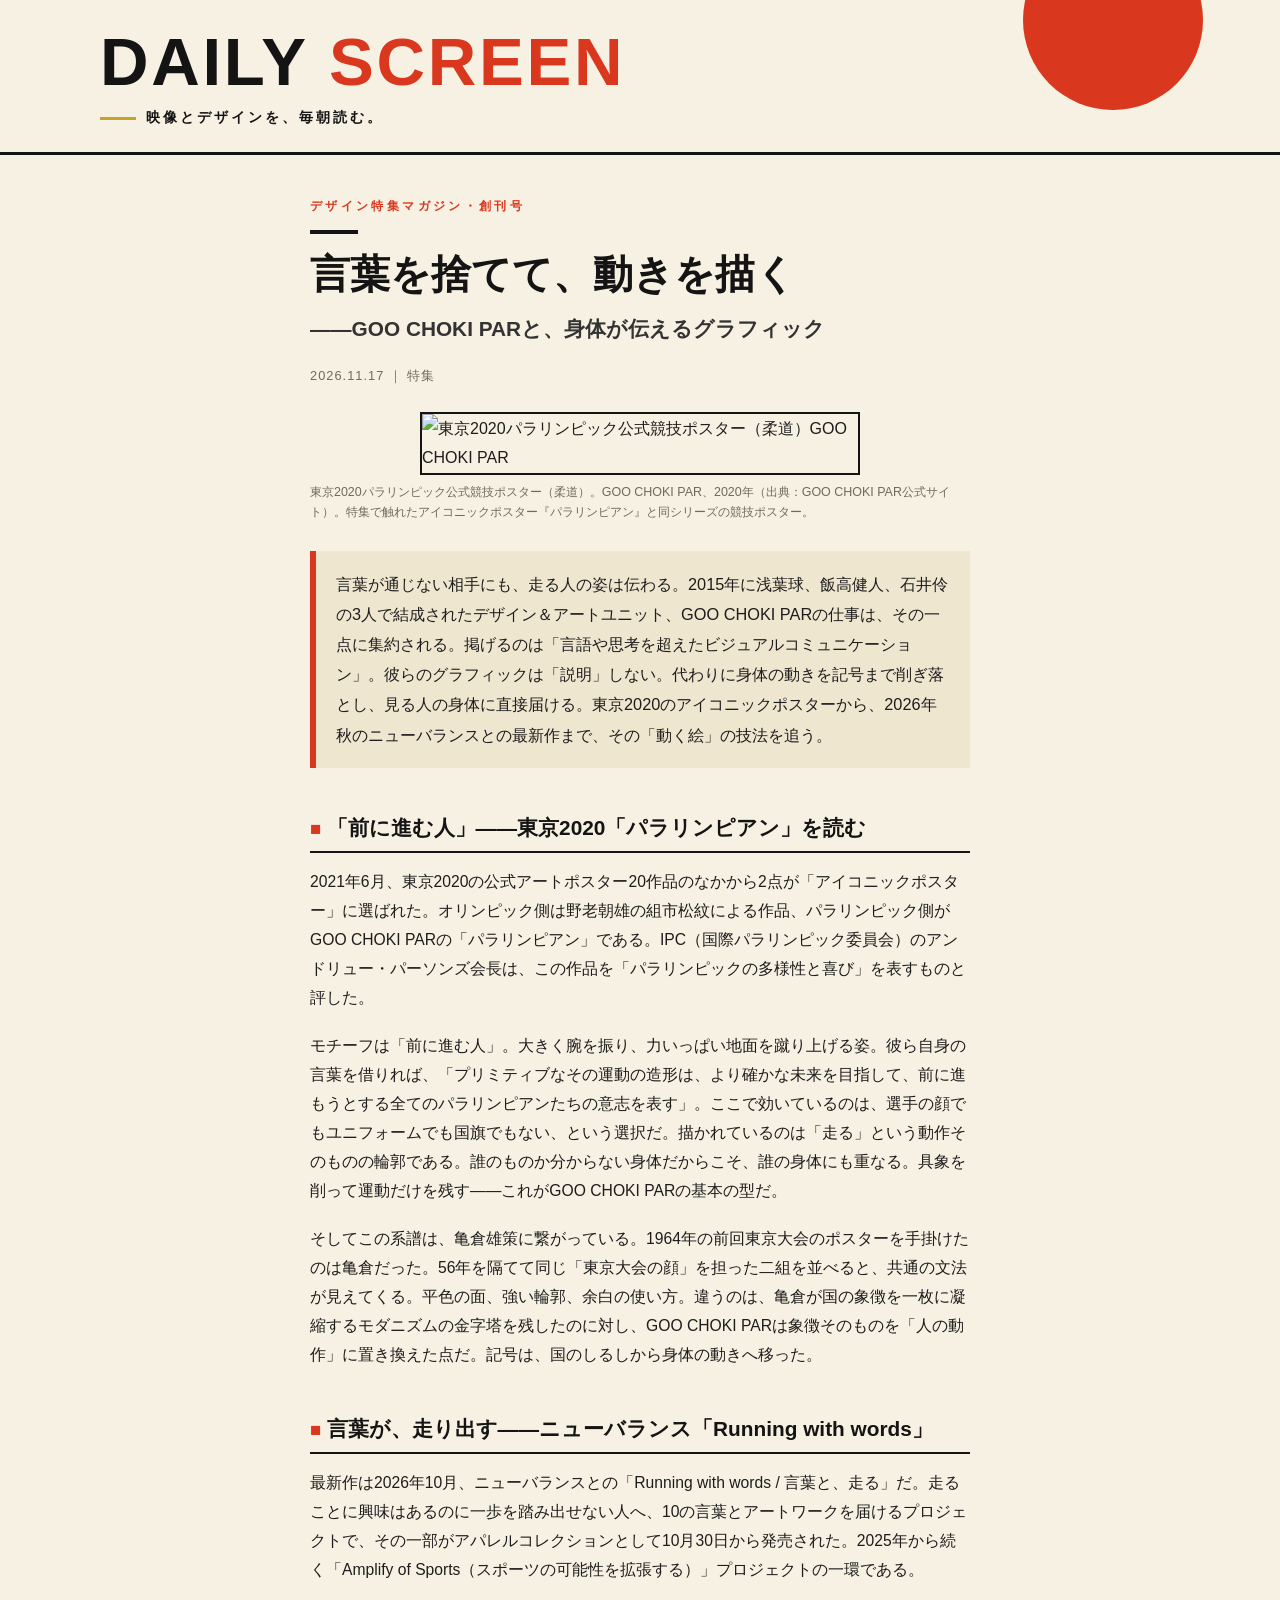
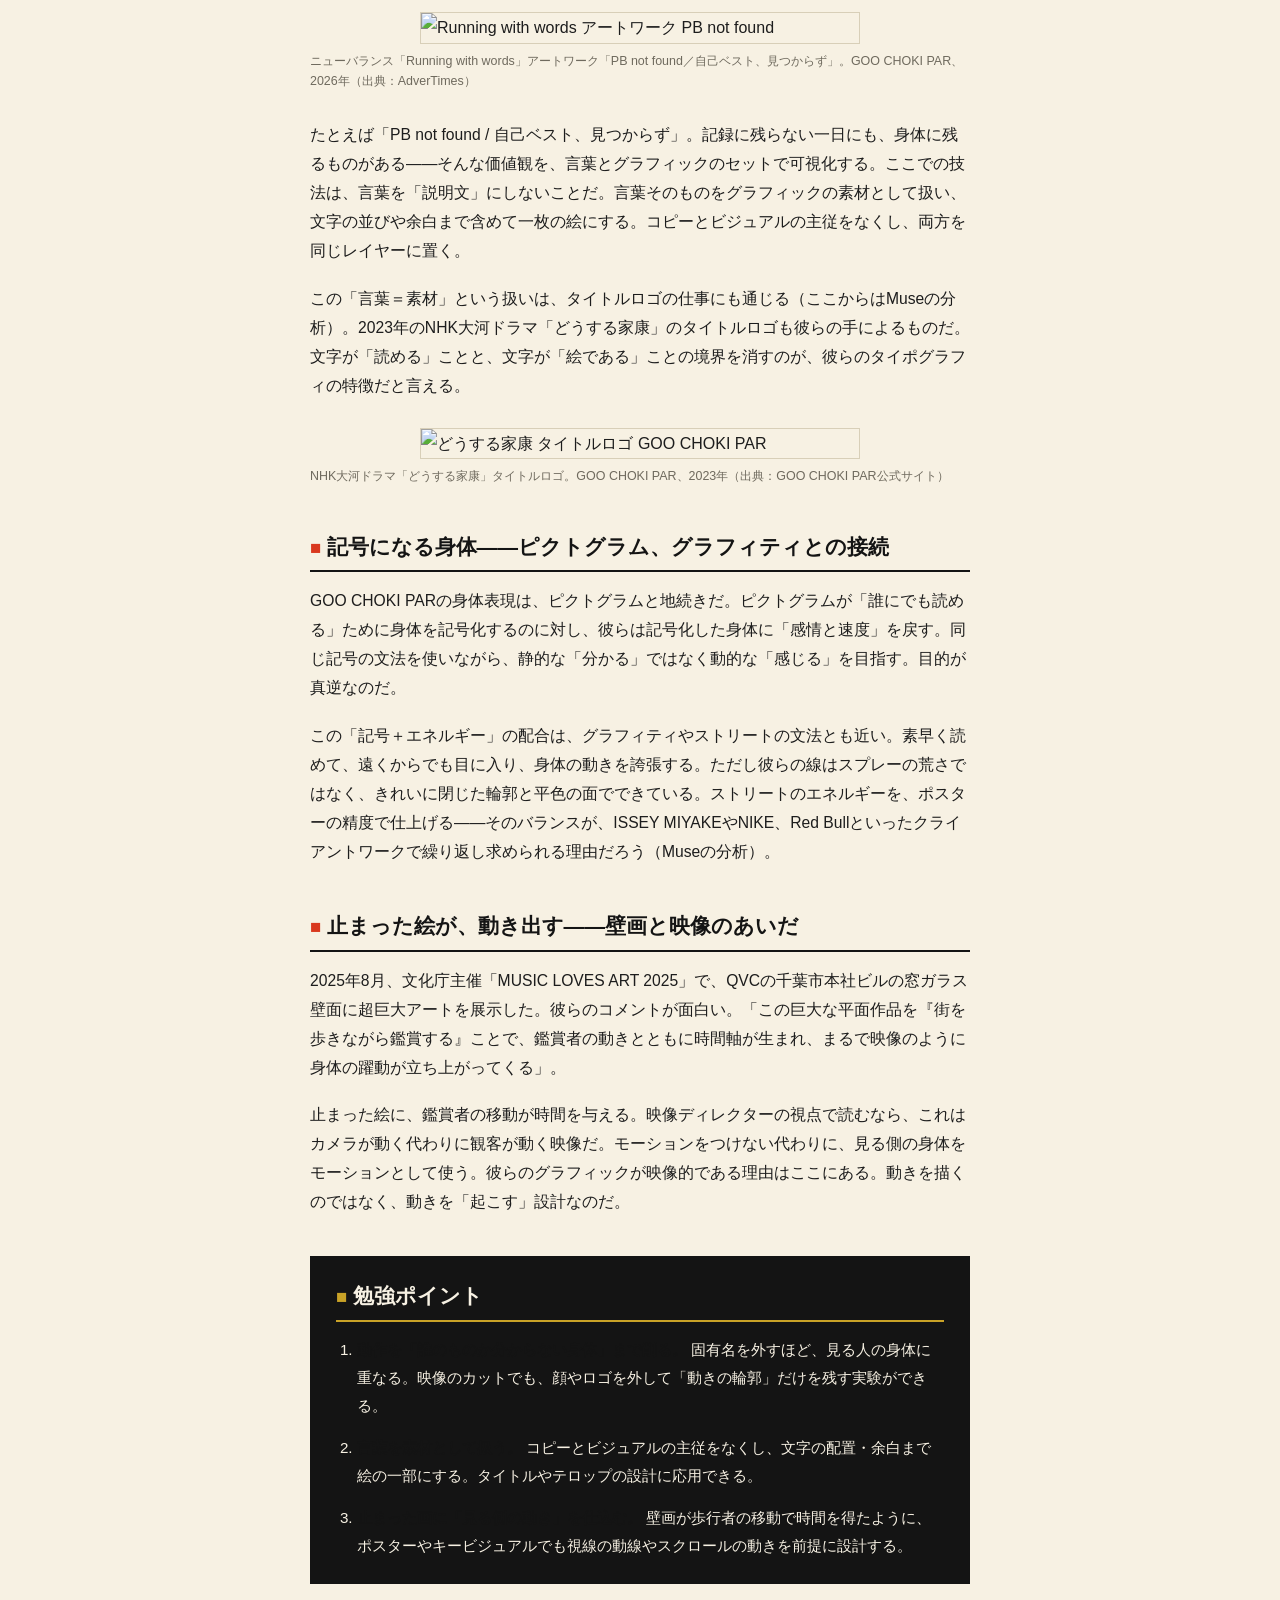
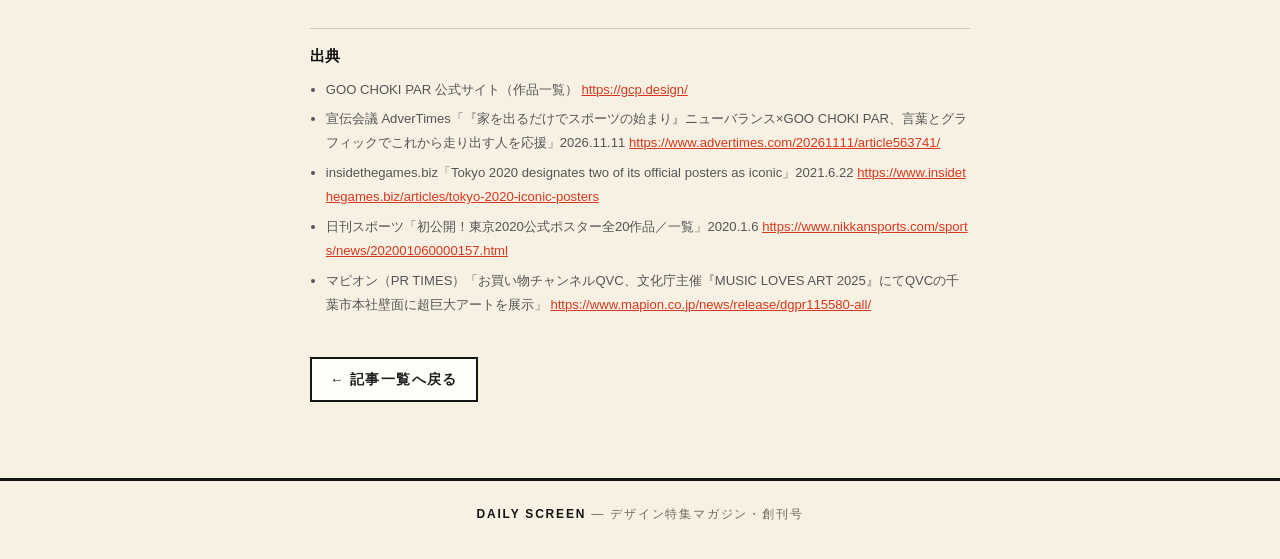
==== articles/goo-choki-par.html @ 2d8f3f88 "Add files via upload" ====
<!DOCTYPE html>
<html lang="ja">
<head>
<meta charset="UTF-8">
<meta name="viewport" content="width=device-width, initial-scale=1.0">
<title>言葉を捨てて、動きを描く ――GOO CHOKI PARと、身体が伝えるグラフィック | DAILY SCREEN</title>
<meta name="description" content="デザイン特集マガジン創刊号。東京2020パラリンピアン、ニューバランスRunning with words、どうする家康のタイトルロゴから、GOO CHOKI PARの記号化の技法を読む。">
<link rel="stylesheet" href="../style.css">
</head>
<body>

<header class="site-header">
  <div class="inner">
    <a class="site-name" href="../index.html">DAILY <span>SCREEN</span></a>
    <p class="site-tagline">映像とデザインを、毎朝読む。</p>
  </div>
</header>

<main class="article-wrap">
  <div class="article-head">
    <p class="kicker">デザイン特集マガジン・創刊号</p>
    <h1>言葉を捨てて、動きを描く</h1>
    <p class="subtitle">――GOO CHOKI PARと、身体が伝えるグラフィック</p>
    <p class="article-meta">2026.11.17 ｜ 特集</p>
    <figure class="hero portrait">
      <img src="../assets/gcp-tokyo2020-judo-poster.jpg" alt="東京2020パラリンピック公式競技ポスター（柔道）GOO CHOKI PAR">
      <figcaption>東京2020パラリンピック公式競技ポスター（柔道）。GOO CHOKI PAR、2020年（出典：GOO CHOKI PAR公式サイト）。特集で触れたアイコニックポスター『パラリンピアン』と同シリーズの競技ポスター。</figcaption>
    </figure>
  </div>

  <article>
    <p class="lead">言葉が通じない相手にも、走る人の姿は伝わる。2015年に浅葉球、飯高健人、石井伶の3人で結成されたデザイン＆アートユニット、GOO CHOKI PARの仕事は、その一点に集約される。掲げるのは「言語や思考を超えたビジュアルコミュニケーション」。彼らのグラフィックは「説明」しない。代わりに身体の動きを記号まで削ぎ落とし、見る人の身体に直接届ける。東京2020のアイコニックポスターから、2026年秋のニューバランスとの最新作まで、その「動く絵」の技法を追う。</p>

    <h2>「前に進む人」――東京2020「パラリンピアン」を読む</h2>
    <p>2021年6月、東京2020の公式アートポスター20作品のなかから2点が「アイコニックポスター」に選ばれた。オリンピック側は野老朝雄の組市松紋による作品、パラリンピック側がGOO CHOKI PARの「パラリンピアン」である。IPC（国際パラリンピック委員会）のアンドリュー・パーソンズ会長は、この作品を「パラリンピックの多様性と喜び」を表すものと評した。</p>
    <p>モチーフは「前に進む人」。大きく腕を振り、力いっぱい地面を蹴り上げる姿。彼ら自身の言葉を借りれば、「プリミティブなその運動の造形は、より確かな未来を目指して、前に進もうとする全てのパラリンピアンたちの意志を表す」。ここで効いているのは、選手の顔でもユニフォームでも国旗でもない、という選択だ。描かれているのは「走る」という動作そのものの輪郭である。誰のものか分からない身体だからこそ、誰の身体にも重なる。具象を削って運動だけを残す――これがGOO CHOKI PARの基本の型だ。</p>
    <p>そしてこの系譜は、亀倉雄策に繋がっている。1964年の前回東京大会のポスターを手掛けたのは亀倉だった。56年を隔てて同じ「東京大会の顔」を担った二組を並べると、共通の文法が見えてくる。平色の面、強い輪郭、余白の使い方。違うのは、亀倉が国の象徴を一枚に凝縮するモダニズムの金字塔を残したのに対し、GOO CHOKI PARは象徴そのものを「人の動作」に置き換えた点だ。記号は、国のしるしから身体の動きへ移った。</p>

    <h2>言葉が、走り出す――ニューバランス「Running with words」</h2>
    <p>最新作は2026年10月、ニューバランスとの「Running with words / 言葉と、走る」だ。走ることに興味はあるのに一歩を踏み出せない人へ、10の言葉とアートワークを届けるプロジェクトで、その一部がアパレルコレクションとして10月30日から発売された。2025年から続く「Amplify of Sports（スポーツの可能性を拡張する）」プロジェクトの一環である。</p>

    <figure class="portrait">
      <img src="../assets/gcp-newbalance-02.jpg" alt="Running with words アートワーク PB not found">
      <figcaption>ニューバランス「Running with words」アートワーク「PB not found／自己ベスト、見つからず」。GOO CHOKI PAR、2026年（出典：AdverTimes）</figcaption>
    </figure>

    <p>たとえば「PB not found / 自己ベスト、見つからず」。記録に残らない一日にも、身体に残るものがある――そんな価値観を、言葉とグラフィックのセットで可視化する。ここでの技法は、言葉を「説明文」にしないことだ。言葉そのものをグラフィックの素材として扱い、文字の並びや余白まで含めて一枚の絵にする。コピーとビジュアルの主従をなくし、両方を同じレイヤーに置く。</p>
    <p>この「言葉＝素材」という扱いは、タイトルロゴの仕事にも通じる（ここからはMuseの分析）。2023年のNHK大河ドラマ「どうする家康」のタイトルロゴも彼らの手によるものだ。文字が「読める」ことと、文字が「絵である」ことの境界を消すのが、彼らのタイポグラフィの特徴だと言える。</p>

    <figure class="portrait">
      <img src="../assets/gcp-ieyasu.jpg" alt="どうする家康 タイトルロゴ GOO CHOKI PAR">
      <figcaption>NHK大河ドラマ「どうする家康」タイトルロゴ。GOO CHOKI PAR、2023年（出典：GOO CHOKI PAR公式サイト）</figcaption>
    </figure>

    <h2>記号になる身体――ピクトグラム、グラフィティとの接続</h2>
    <p>GOO CHOKI PARの身体表現は、ピクトグラムと地続きだ。ピクトグラムが「誰にでも読める」ために身体を記号化するのに対し、彼らは記号化した身体に「感情と速度」を戻す。同じ記号の文法を使いながら、静的な「分かる」ではなく動的な「感じる」を目指す。目的が真逆なのだ。</p>
    <p>この「記号＋エネルギー」の配合は、グラフィティやストリートの文法とも近い。素早く読めて、遠くからでも目に入り、身体の動きを誇張する。ただし彼らの線はスプレーの荒さではなく、きれいに閉じた輪郭と平色の面でできている。ストリートのエネルギーを、ポスターの精度で仕上げる――そのバランスが、ISSEY MIYAKEやNIKE、Red Bullといったクライアントワークで繰り返し求められる理由だろう（Museの分析）。</p>

    <h2>止まった絵が、動き出す――壁画と映像のあいだ</h2>
    <p>2025年8月、文化庁主催「MUSIC LOVES ART 2025」で、QVCの千葉市本社ビルの窓ガラス壁面に超巨大アートを展示した。彼らのコメントが面白い。「この巨大な平面作品を『街を歩きながら鑑賞する』ことで、鑑賞者の動きとともに時間軸が生まれ、まるで映像のように身体の躍動が立ち上がってくる」。</p>
    <p>止まった絵に、鑑賞者の移動が時間を与える。映像ディレクターの視点で読むなら、これはカメラが動く代わりに観客が動く映像だ。モーションをつけない代わりに、見る側の身体をモーションとして使う。彼らのグラフィックが映像的である理由はここにある。動きを描くのではなく、動きを「起こす」設計なのだ。</p>

    <div class="study">
      <h2>勉強ポイント</h2>
      <ol>
        <li><strong>動作を「誰のものか分からない身体」まで削る。</strong> 固有名を外すほど、見る人の身体に重なる。映像のカットでも、顔やロゴを外して「動きの輪郭」だけを残す実験ができる。</li>
        <li><strong>言葉を素材として扱う。</strong> コピーとビジュアルの主従をなくし、文字の配置・余白まで絵の一部にする。タイトルやテロップの設計に応用できる。</li>
        <li><strong>止まった画に「見る側の動き」を仕込む。</strong> 壁画が歩行者の移動で時間を得たように、ポスターやキービジュアルでも視線の動線やスクロールの動きを前提に設計する。</li>
      </ol>
    </div>

    <div class="sources">
      <h2>出典</h2>
      <ul>
        <li>GOO CHOKI PAR 公式サイト（作品一覧） <a href="https://gcp.design/">https://gcp.design/</a></li>
        <li>宣伝会議 AdverTimes「『家を出るだけでスポーツの始まり』ニューバランス×GOO CHOKI PAR、言葉とグラフィックでこれから走り出す人を応援」2026.11.11 <a href="https://www.advertimes.com/20261111/article563741/">https://www.advertimes.com/20261111/article563741/</a></li>
        <li>insidethegames.biz「Tokyo 2020 designates two of its official posters as iconic」2021.6.22 <a href="https://www.insidethegames.biz/articles/tokyo-2020-iconic-posters">https://www.insidethegames.biz/articles/tokyo-2020-iconic-posters</a></li>
        <li>日刊スポーツ「初公開！東京2020公式ポスター全20作品／一覧」2020.1.6 <a href="https://www.nikkansports.com/sports/news/202001060000157.html">https://www.nikkansports.com/sports/news/202001060000157.html</a></li>
        <li>マピオン（PR TIMES）「お買い物チャンネルQVC、文化庁主催『MUSIC LOVES ART 2025』にてQVCの千葉市本社壁面に超巨大アートを展示」 <a href="https://www.mapion.co.jp/news/release/dgpr115580-all/">https://www.mapion.co.jp/news/release/dgpr115580-all/</a></li>
      </ul>
    </div>

    <a class="back" href="../index.html">← 記事一覧へ戻る</a>
  </article>
</main>

<footer class="site-footer"><b>DAILY SCREEN</b> — デザイン特集マガジン・創刊号</footer>
</body>
</html>
---- style.css ----
/* DAILY SCREEN — Kamekura modernism × Yasuda minimal grid
   Palette: cream / shu (vermillion) / black / gold — flat colour only */
:root{
  --cream:#f7f1e3;
  --cream-2:#efe6d0;
  --shu:#d9381e;
  --black:#141414;
  --gold:#c9a227;
  --ink:#1d1d1d;
  --muted:#6f6a5e;
  --line:#141414;
}
*{box-sizing:border-box;margin:0;padding:0}
html{scroll-behavior:smooth}
body{
  background:var(--cream);
  color:var(--ink);
  font-family:"Hiragino Kaku Gothic ProN","Hiragino Sans","Noto Sans JP",sans-serif;
  line-height:1.85;
  -webkit-font-smoothing:antialiased;
}
a{color:inherit}
img{display:block;max-width:100%}

/* ---------- header ---------- */
.site-header{
  border-bottom:3px solid var(--line);
  padding:28px 20px 22px;
  position:relative;
  overflow:hidden;
}
.site-header::before{ /* Kamekura red sun disc */
  content:"";position:absolute;right:6%;top:-70px;
  width:180px;height:180px;border-radius:50%;background:var(--shu);
}
.site-header .inner{max-width:1080px;margin:0 auto;position:relative}
.site-name{
  font-size:clamp(2.4rem,7vw,4.2rem);
  font-weight:900;letter-spacing:.04em;line-height:1;color:var(--black);
  text-decoration:none;
}
.site-name span{color:var(--shu)}
.site-tagline{
  margin-top:10px;font-size:.85rem;letter-spacing:.22em;font-weight:700;color:var(--black);
}
.site-tagline::before{content:"";display:inline-block;width:36px;height:3px;background:var(--gold);vertical-align:middle;margin-right:10px}

/* ---------- layout ---------- */
.wrap{max-width:1080px;margin:0 auto;padding:0 20px}
.article-wrap{max-width:700px;margin:0 auto;padding:0 20px}

/* ---------- index: cards ---------- */
.section-label{
  margin:44px 0 18px;font-size:.8rem;font-weight:900;letter-spacing:.3em;
  border-bottom:1px solid var(--line);padding-bottom:8px;
  display:flex;justify-content:space-between;align-items:baseline;
}
.section-label small{letter-spacing:.05em;color:var(--muted);font-weight:400}
.cards{display:grid;grid-template-columns:1fr 1fr;gap:28px;margin-bottom:56px}
.card{
  background:#fffdf7;border:2px solid var(--line);text-decoration:none;
  display:flex;flex-direction:column;transition:transform .15s ease, box-shadow .15s ease;
}
.card:hover{transform:translate(-3px,-3px);box-shadow:6px 6px 0 var(--black)}
.card img.thumb{width:100%;aspect-ratio:16/10;object-fit:cover;border-bottom:2px solid var(--line)}
.card-body{padding:18px 20px 20px}
.card-meta{display:flex;gap:10px;align-items:center;font-size:.72rem;font-weight:700;letter-spacing:.12em;margin-bottom:8px}
.card-meta .corner{background:var(--shu);color:#fff;padding:2px 8px}
.card-meta time{color:var(--muted)}
.card h2{font-size:1.15rem;line-height:1.55;font-weight:900}
.card p{margin-top:8px;font-size:.88rem;color:#444;line-height:1.7}

/* ---------- article ---------- */
.article-head{padding:40px 0 0}
.kicker{font-size:.75rem;font-weight:900;letter-spacing:.28em;color:var(--shu);margin-bottom:12px}
.kicker::after{content:"";display:block;width:48px;height:4px;background:var(--black);margin-top:12px}
.article-head h1{font-size:clamp(1.7rem,5vw,2.5rem);line-height:1.4;font-weight:900;color:var(--black)}
.article-head .subtitle{margin-top:8px;font-size:clamp(1rem,3vw,1.3rem);font-weight:700;color:#333}
.article-meta{margin:16px 0 24px;font-size:.8rem;color:var(--muted);letter-spacing:.08em}
.hero{margin:0 0 8px}
.hero img{width:100%;border:2px solid var(--line)}
figure{margin:28px 0}
figure img{width:100%;border:1px solid #d8cfb8}
figure.portrait img{max-width:440px;margin:0 auto}
figcaption{margin-top:8px;font-size:.78rem;color:var(--muted);line-height:1.6;text-align:left}
.lead{
  font-size:1.02rem;background:var(--cream-2);border-left:6px solid var(--shu);
  padding:18px 20px;margin:28px 0;
}
article h2{
  font-size:1.3rem;font-weight:900;color:var(--black);line-height:1.5;
  margin:44px 0 14px;padding-bottom:8px;border-bottom:2px solid var(--black);
}
article h2::before{content:"■ ";color:var(--shu);font-size:.9em}
article p{margin:0 0 1.2em;font-size:.98rem}
article strong{color:var(--black)}
.study{
  background:var(--black);color:var(--cream);padding:24px 26px;margin:40px 0;
}
.study h2{color:var(--cream);border-bottom-color:var(--gold);margin-top:0}
.study h2::before{color:var(--gold)}
.study ol{margin-left:1.3em}
.study li{margin-bottom:.9em;font-size:.95rem}
.study li:last-child{margin-bottom:0}
.sources{margin:44px 0 8px;padding-top:16px;border-top:1px solid #cfc5ab;font-size:.82rem;color:#555}
.sources h2{font-size:.95rem;border:none;margin:0 0 10px;padding:0}
.sources h2::before{content:""}
.sources ul{margin-left:1.2em}
.sources li{margin-bottom:.4em;word-break:break-all}
.sources a{color:var(--shu)}
.back{
  display:inline-block;margin:32px 0 56px;font-weight:900;font-size:.85rem;letter-spacing:.1em;
  text-decoration:none;border:2px solid var(--line);padding:8px 18px;background:#fffdf7;
}
.back:hover{background:var(--shu);color:#fff;border-color:var(--shu)}

/* ---------- footer ---------- */
.site-footer{
  border-top:3px solid var(--line);padding:22px 20px 34px;margin-top:20px;
  font-size:.75rem;letter-spacing:.15em;color:var(--muted);text-align:center;
}
.site-footer b{color:var(--black)}

/* ---------- responsive ---------- */
@media (max-width:720px){
  .cards{grid-template-columns:1fr}
  .site-header::before{width:110px;height:110px;top:-45px}
  .lead{padding:14px 16px}
  .study{padding:20px}
}
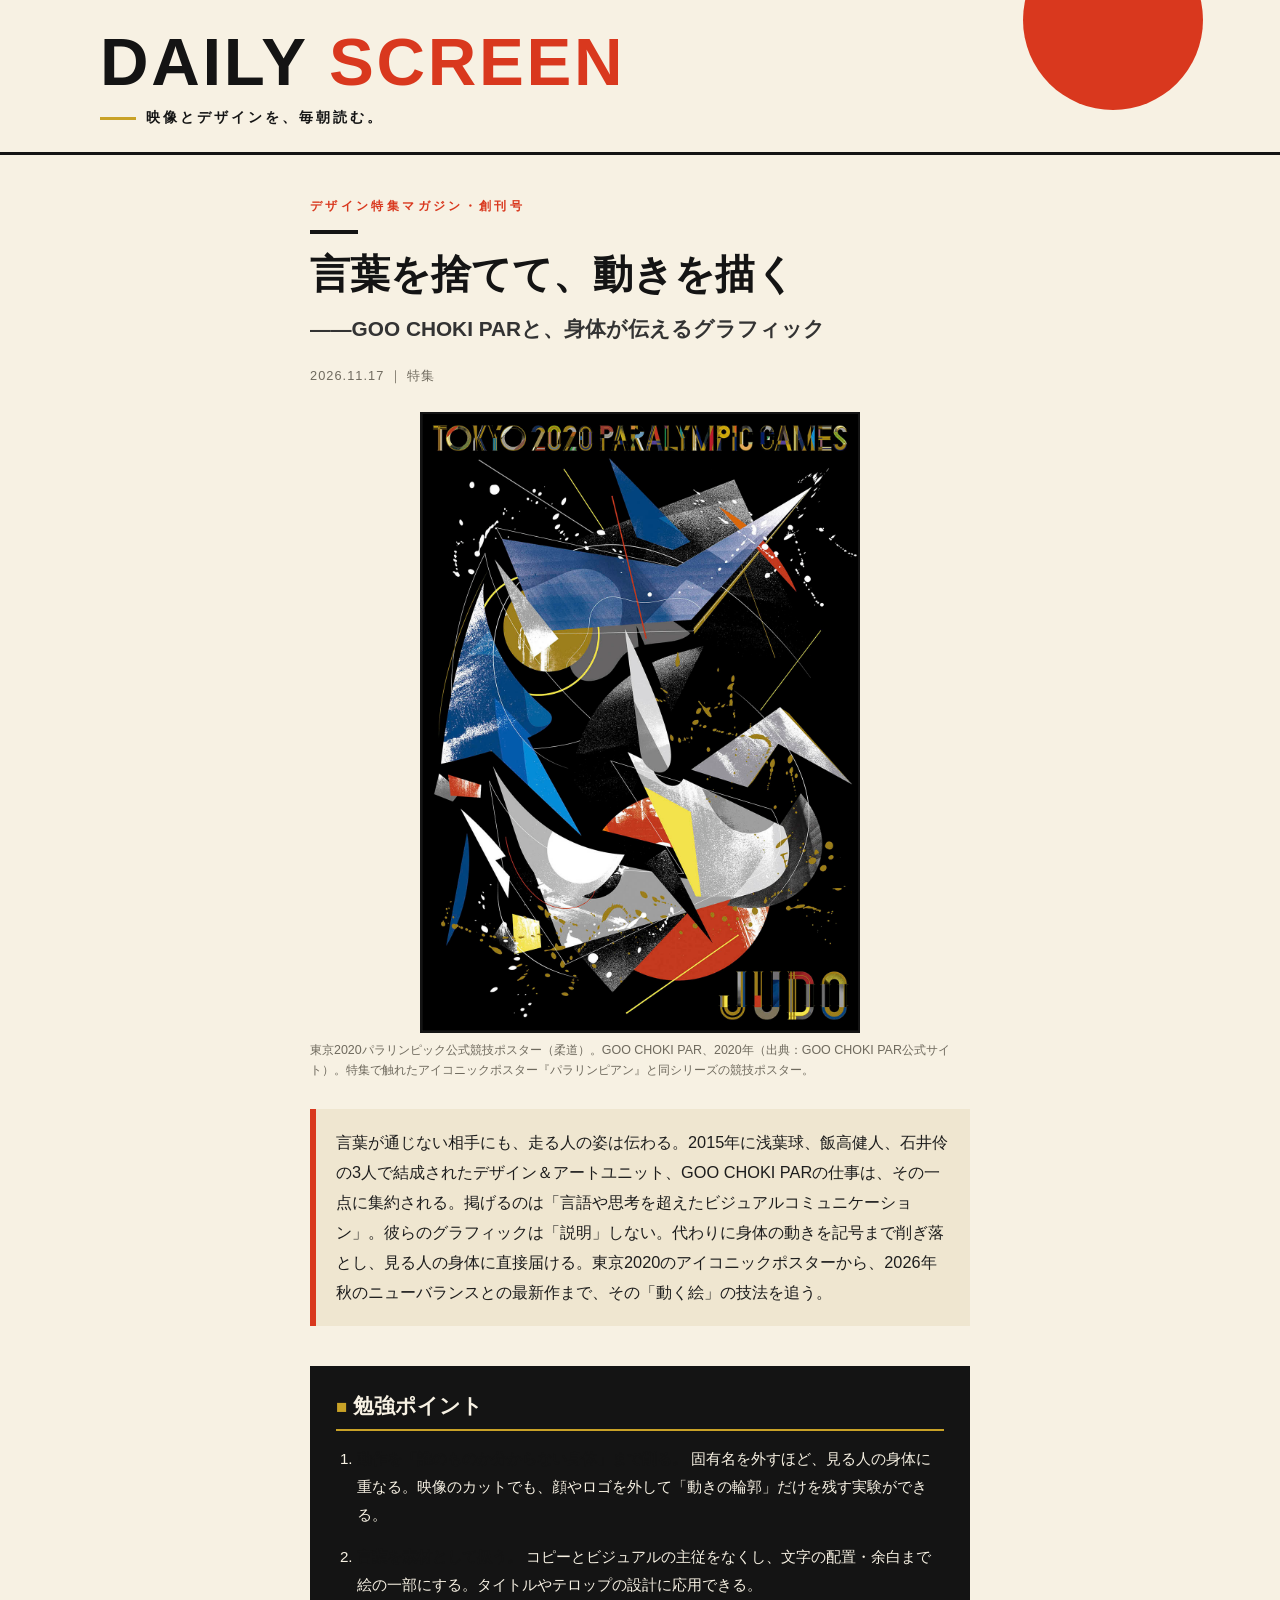
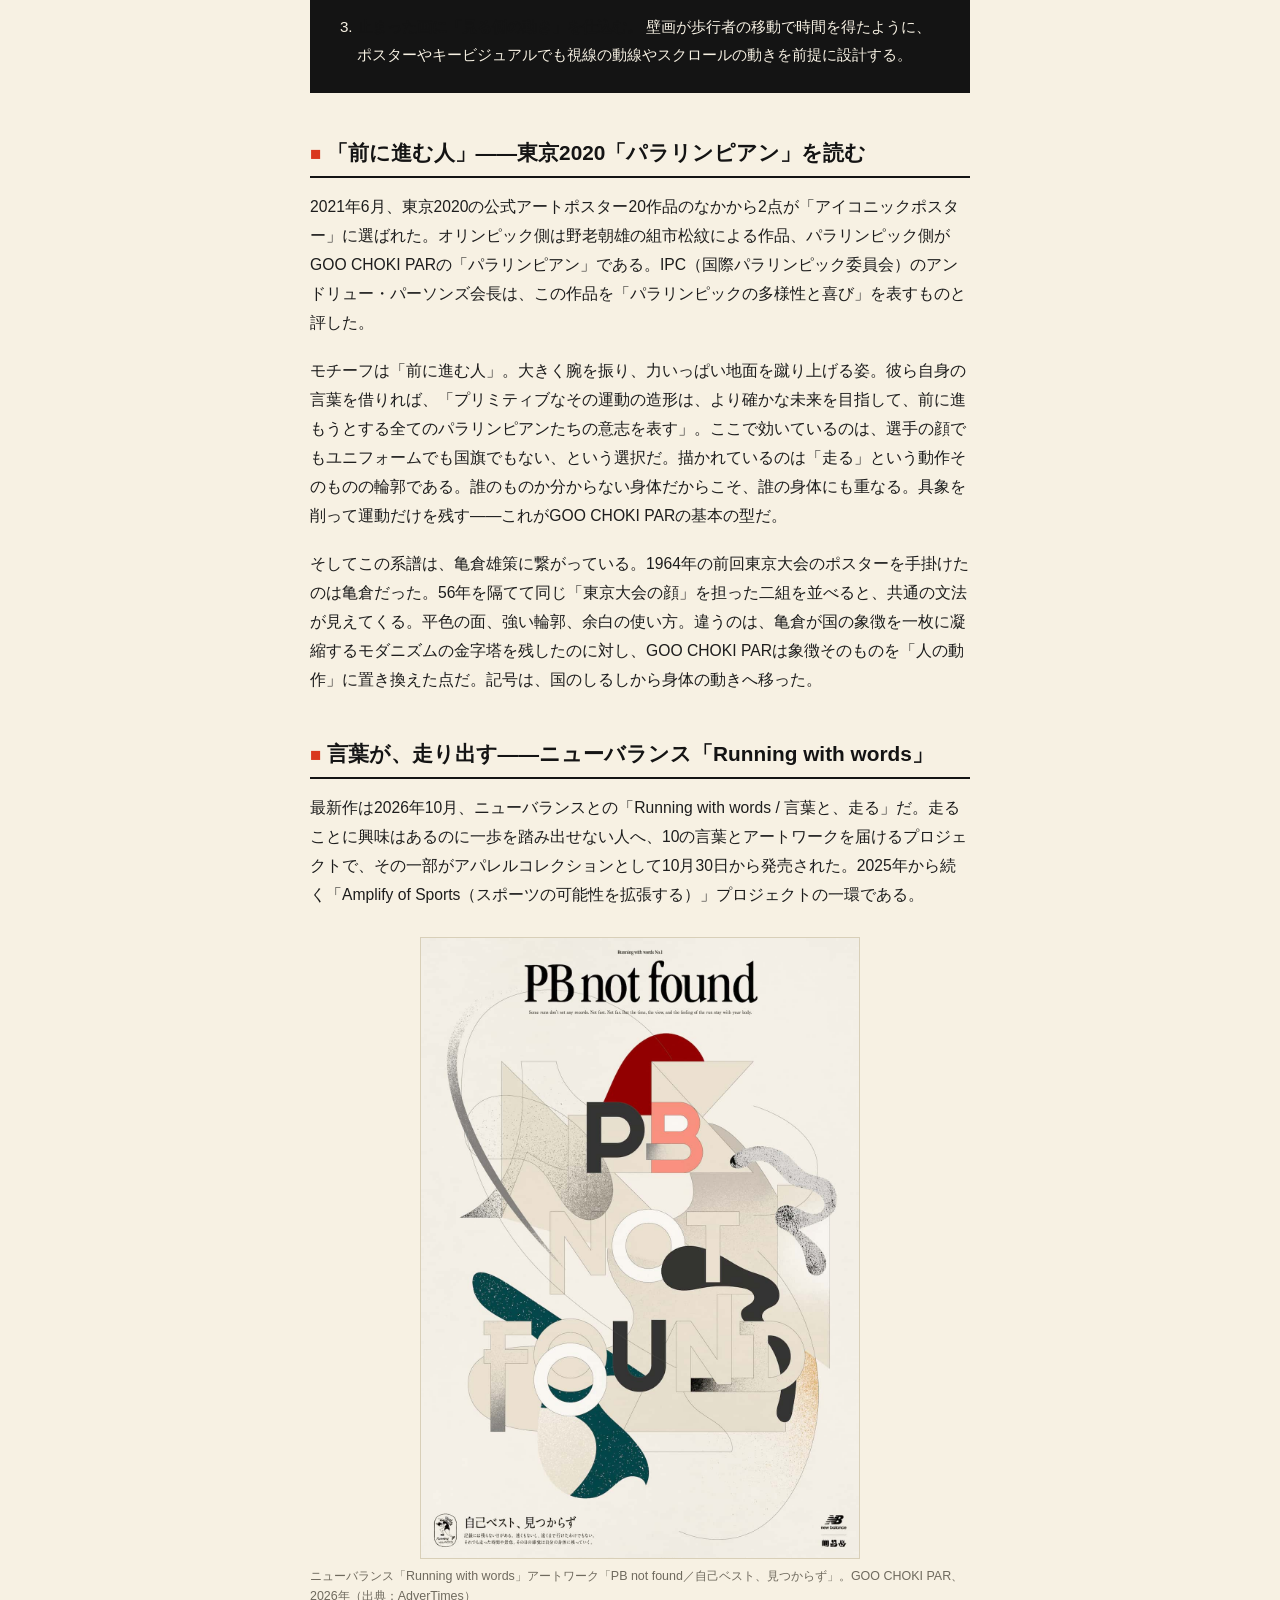
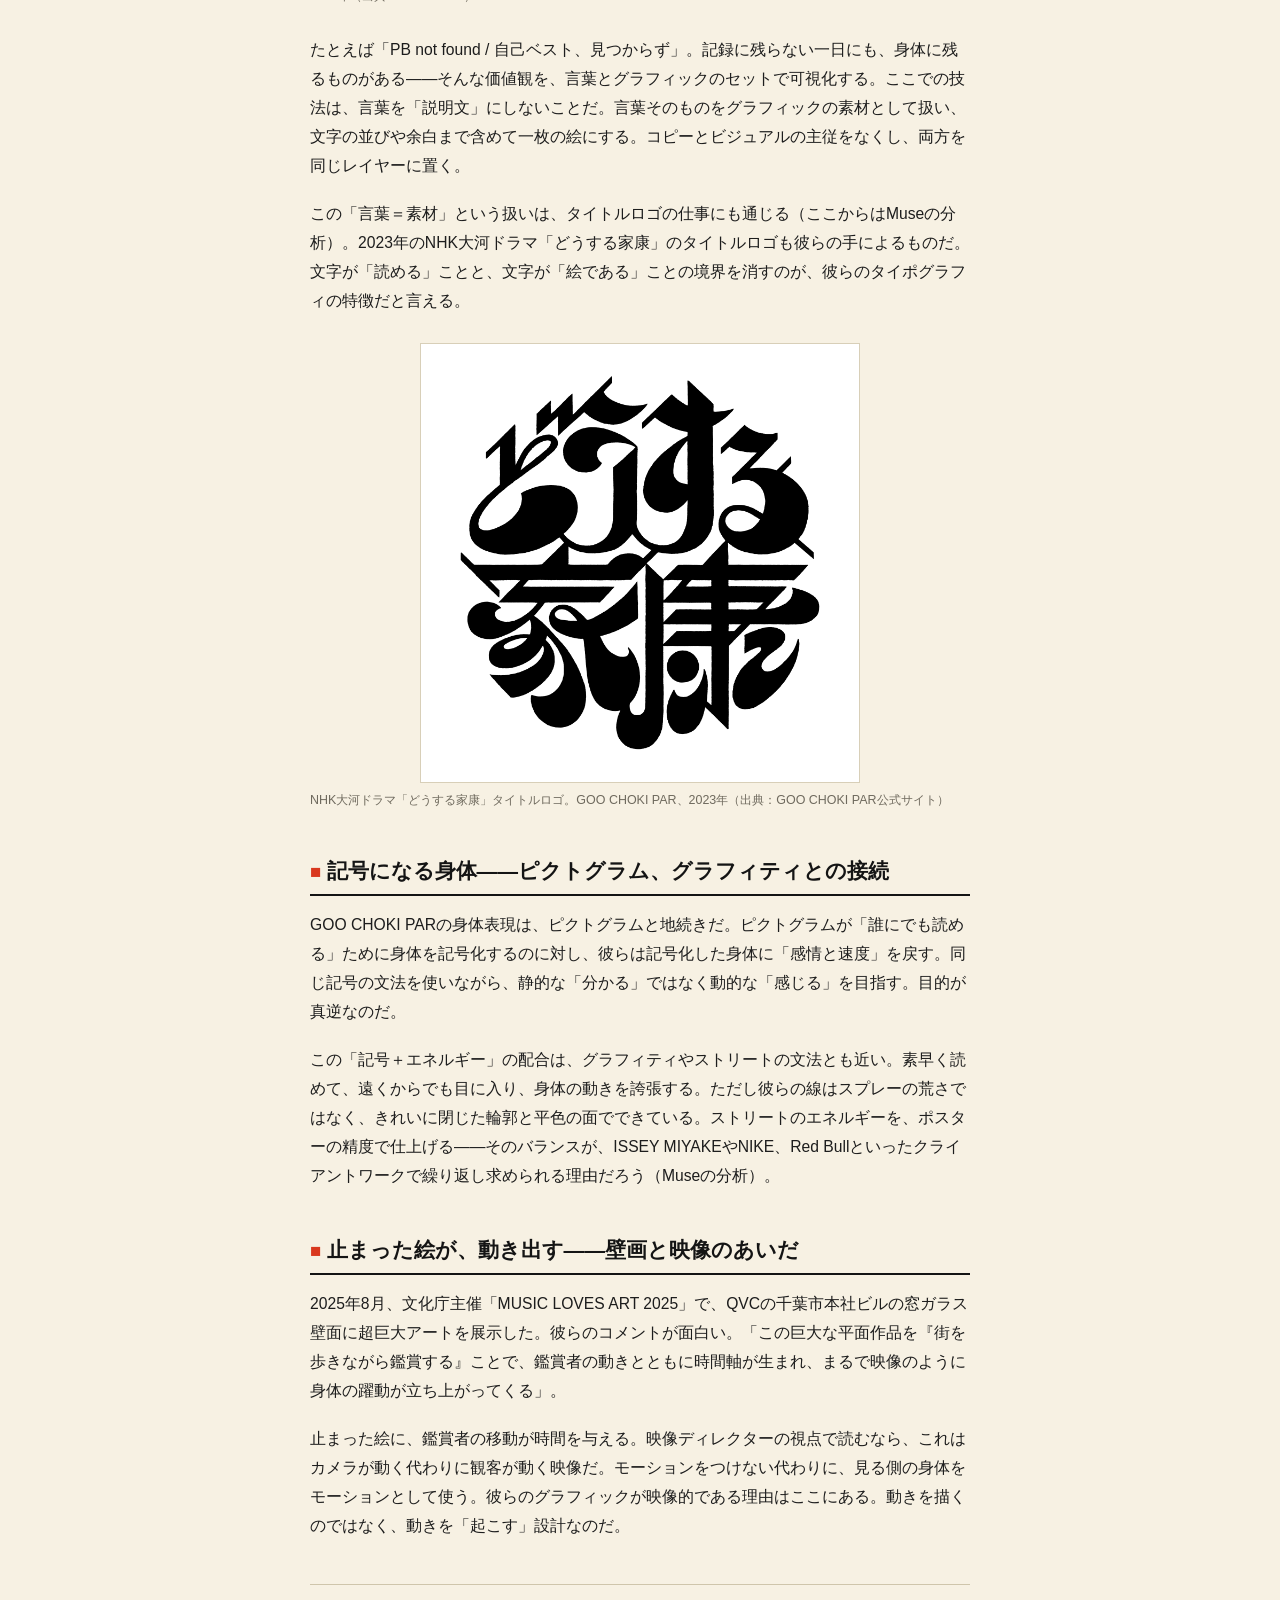
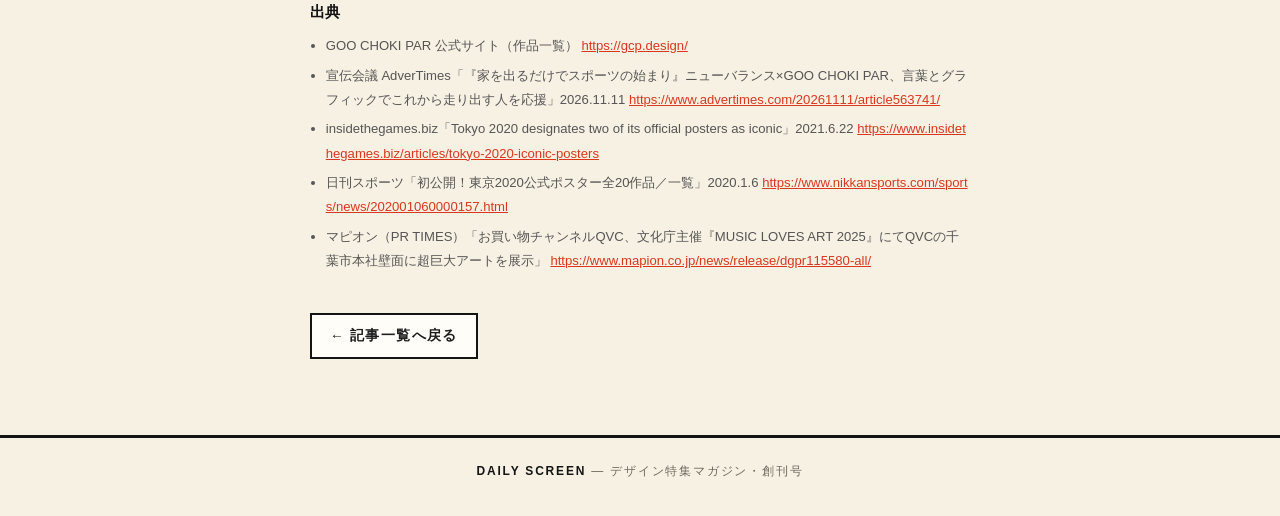
==== commit abcdc8c3: "Update articles/illo.html and articles/goo-choki-par.html (move study points below lead)" ====
--- a/articles/goo-choki-par.html
+++ b/articles/goo-choki-par.html
@@ -31,6 +31,15 @@
   <article>
     <p class="lead">言葉が通じない相手にも、走る人の姿は伝わる。2015年に浅葉球、飯高健人、石井伶の3人で結成されたデザイン＆アートユニット、GOO CHOKI PARの仕事は、その一点に集約される。掲げるのは「言語や思考を超えたビジュアルコミュニケーション」。彼らのグラフィックは「説明」しない。代わりに身体の動きを記号まで削ぎ落とし、見る人の身体に直接届ける。東京2020のアイコニックポスターから、2026年秋のニューバランスとの最新作まで、その「動く絵」の技法を追う。</p>
 
+    <div class="study">
+      <h2>勉強ポイント</h2>
+      <ol>
+        <li><strong>動作を「誰のものか分からない身体」まで削る。</strong> 固有名を外すほど、見る人の身体に重なる。映像のカットでも、顔やロゴを外して「動きの輪郭」だけを残す実験ができる。</li>
+        <li><strong>言葉を素材として扱う。</strong> コピーとビジュアルの主従をなくし、文字の配置・余白まで絵の一部にする。タイトルやテロップの設計に応用できる。</li>
+        <li><strong>止まった画に「見る側の動き」を仕込む。</strong> 壁画が歩行者の移動で時間を得たように、ポスターやキービジュアルでも視線の動線やスクロールの動きを前提に設計する。</li>
+      </ol>
+    </div>
+
     <h2>「前に進む人」――東京2020「パラリンピアン」を読む</h2>
     <p>2021年6月、東京2020の公式アートポスター20作品のなかから2点が「アイコニックポスター」に選ばれた。オリンピック側は野老朝雄の組市松紋による作品、パラリンピック側がGOO CHOKI PARの「パラリンピアン」である。IPC（国際パラリンピック委員会）のアンドリュー・パーソンズ会長は、この作品を「パラリンピックの多様性と喜び」を表すものと評した。</p>
     <p>モチーフは「前に進む人」。大きく腕を振り、力いっぱい地面を蹴り上げる姿。彼ら自身の言葉を借りれば、「プリミティブなその運動の造形は、より確かな未来を目指して、前に進もうとする全てのパラリンピアンたちの意志を表す」。ここで効いているのは、選手の顔でもユニフォームでも国旗でもない、という選択だ。描かれているのは「走る」という動作そのものの輪郭である。誰のものか分からない身体だからこそ、誰の身体にも重なる。具象を削って運動だけを残す――これがGOO CHOKI PARの基本の型だ。</p>
@@ -60,15 +69,6 @@
     <p>2025年8月、文化庁主催「MUSIC LOVES ART 2025」で、QVCの千葉市本社ビルの窓ガラス壁面に超巨大アートを展示した。彼らのコメントが面白い。「この巨大な平面作品を『街を歩きながら鑑賞する』ことで、鑑賞者の動きとともに時間軸が生まれ、まるで映像のように身体の躍動が立ち上がってくる」。</p>
     <p>止まった絵に、鑑賞者の移動が時間を与える。映像ディレクターの視点で読むなら、これはカメラが動く代わりに観客が動く映像だ。モーションをつけない代わりに、見る側の身体をモーションとして使う。彼らのグラフィックが映像的である理由はここにある。動きを描くのではなく、動きを「起こす」設計なのだ。</p>
 
-    <div class="study">
-      <h2>勉強ポイント</h2>
-      <ol>
-        <li><strong>動作を「誰のものか分からない身体」まで削る。</strong> 固有名を外すほど、見る人の身体に重なる。映像のカットでも、顔やロゴを外して「動きの輪郭」だけを残す実験ができる。</li>
-        <li><strong>言葉を素材として扱う。</strong> コピーとビジュアルの主従をなくし、文字の配置・余白まで絵の一部にする。タイトルやテロップの設計に応用できる。</li>
-        <li><strong>止まった画に「見る側の動き」を仕込む。</strong> 壁画が歩行者の移動で時間を得たように、ポスターやキービジュアルでも視線の動線やスクロールの動きを前提に設計する。</li>
-      </ol>
-    </div>
-
     <div class="sources">
       <h2>出典</h2>
       <ul>
--- a/style.css
+++ b/style.css
@@ -121,9 +121,55 @@
 }
 .site-footer b{color:var(--black)}
 
+/* ---------- index: issue card ---------- */
+.card-issue{grid-column:1/-1;flex-direction:row}
+.card-issue img.thumb{width:230px;aspect-ratio:auto;border-bottom:none;border-right:2px solid var(--line);object-fit:cover}
+.card-issue .headlines{margin:10px 0 0 1.1em;font-size:.86rem;color:#444;line-height:1.75}
+.card-issue .headlines li::marker{color:var(--shu)}
+.card-more{margin-top:12px;font-weight:900;font-size:.82rem;letter-spacing:.1em;color:var(--shu)}
+
+/* ---------- issue page ---------- */
+.issue-cover{margin:0 0 8px}
+.issue-cover img{max-width:460px;margin:0 auto;border:2px solid var(--line)}
+.issue-cover figcaption{text-align:center}
+.cover-points{
+  background:#fffdf7;border:1px solid #cfc5ab;border-left:6px solid var(--gold);
+  padding:16px 20px;margin:20px 0 8px;font-size:.86rem;
+}
+.cover-points h2{font-size:.9rem;font-weight:900;color:var(--black);margin-bottom:8px}
+.cover-points ul{margin-left:1.2em}
+.cover-points li{margin-bottom:.4em;line-height:1.7}
+article h2.section-title{
+  font-size:1.5rem;margin:48px 0 6px;border-bottom:3px solid var(--black);
+}
+.highlights{
+  background:var(--cream-2);border-left:6px solid var(--shu);
+  padding:18px 20px;margin:24px 0 8px;
+}
+.highlights h3{font-size:.95rem;font-weight:900;color:var(--black);margin-bottom:8px}
+.highlights ul{margin-left:1.2em}
+.highlights li{margin-bottom:.5em;font-size:.95rem;line-height:1.75}
+.highlights li:last-child{margin-bottom:0}
+.news-item{border-top:1px solid #cfc5ab;padding:20px 0 4px}
+.news-item h3{font-size:1.05rem;font-weight:900;line-height:1.6;color:var(--black)}
+.news-item h3 a{text-decoration:none}
+.news-item h3 a:hover{color:var(--shu);text-decoration:underline}
+.news-meta{font-size:.78rem;color:var(--muted);letter-spacing:.08em;margin:4px 0 8px}
+article h3{
+  font-size:1.12rem;font-weight:900;color:var(--black);line-height:1.55;margin:36px 0 12px;
+}
+.feature{margin-top:56px;border-top:3px solid var(--line);padding-top:36px}
+.feature .kicker{margin-bottom:20px}
+.feature-title{font-size:clamp(1.5rem,4.5vw,2.1rem);font-weight:900;line-height:1.4;color:var(--black)}
+article h2.feature-title{border-bottom:none;margin:18px 0 0;padding-bottom:0}
+article h2.feature-title::before{content:""}
+.feature-subtitle{font-size:clamp(1rem,3vw,1.25rem);font-weight:700;color:#333;margin:6px 0 4px}
+
 /* ---------- responsive ---------- */
 @media (max-width:720px){
   .cards{grid-template-columns:1fr}
+  .card-issue{flex-direction:column}
+  .card-issue img.thumb{width:100%;aspect-ratio:16/10;border-right:none;border-bottom:2px solid var(--line)}
   .site-header::before{width:110px;height:110px;top:-45px}
   .lead{padding:14px 16px}
   .study{padding:20px}
